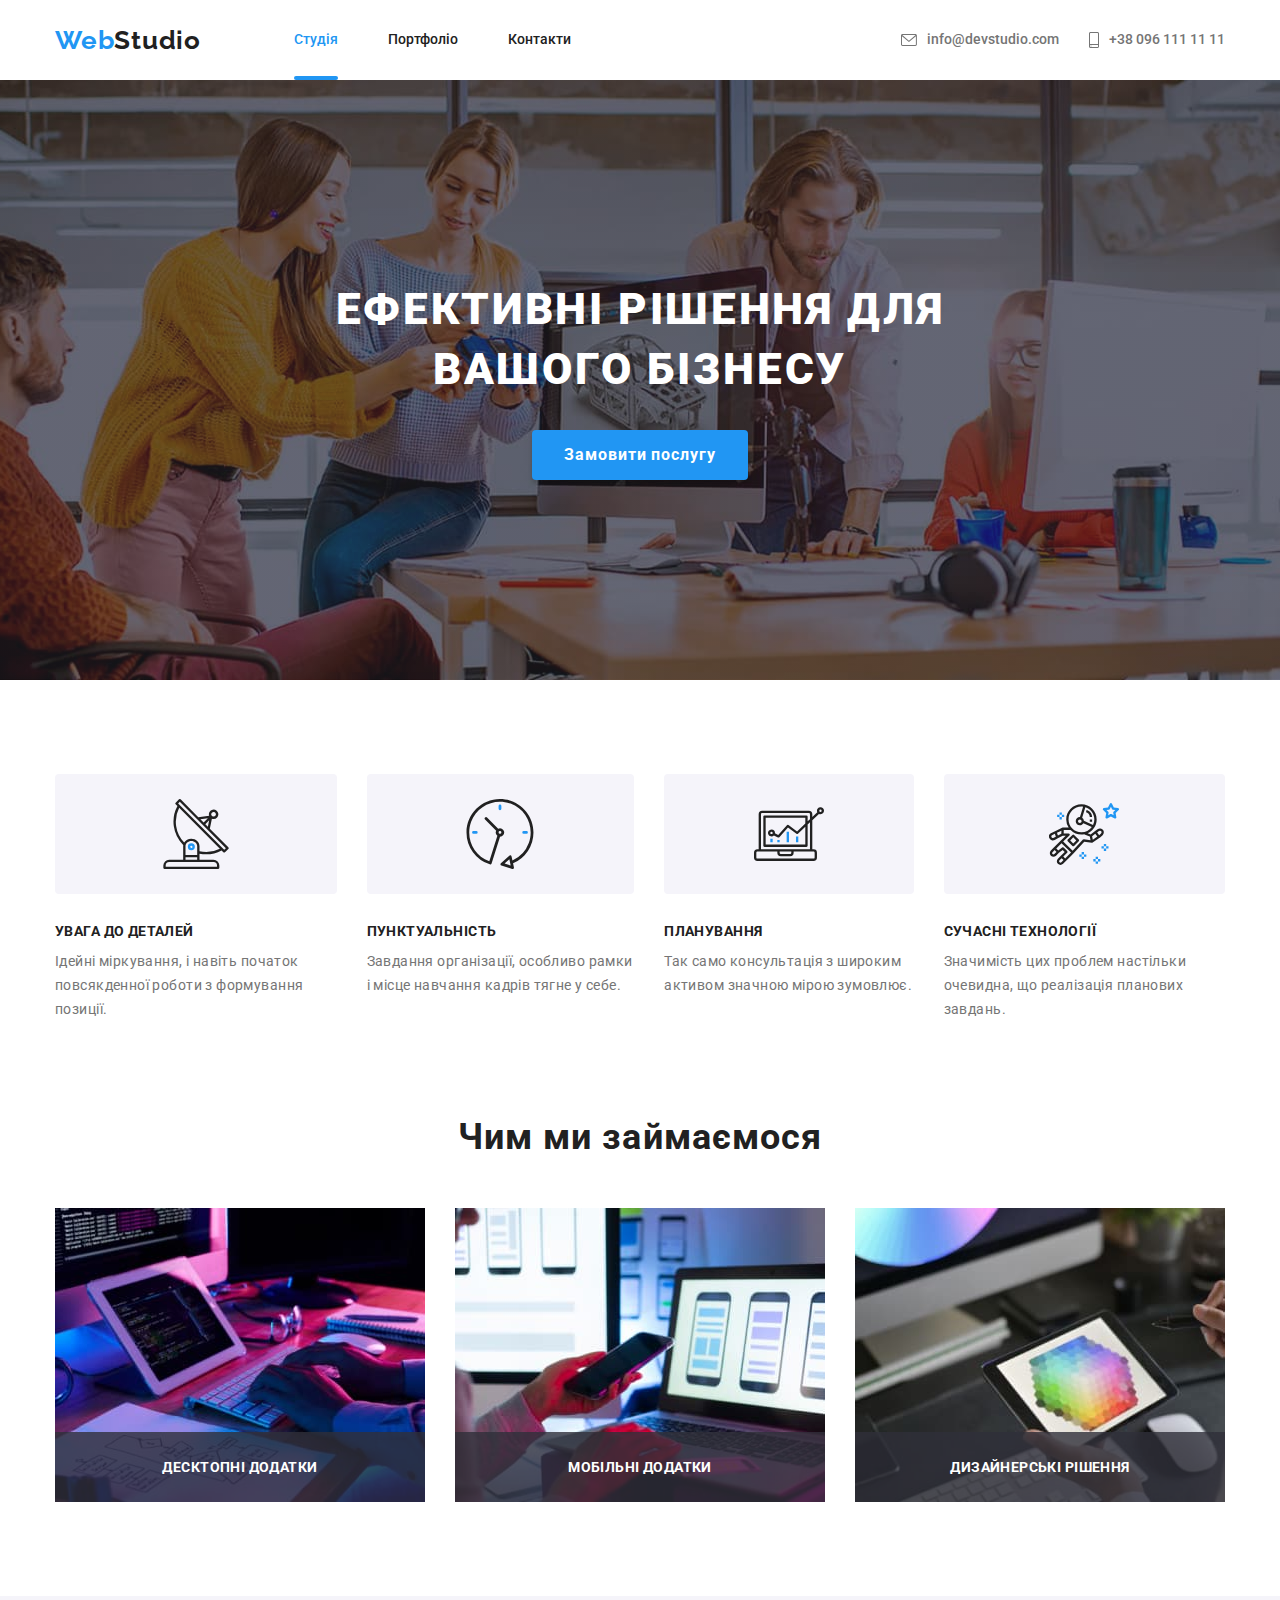
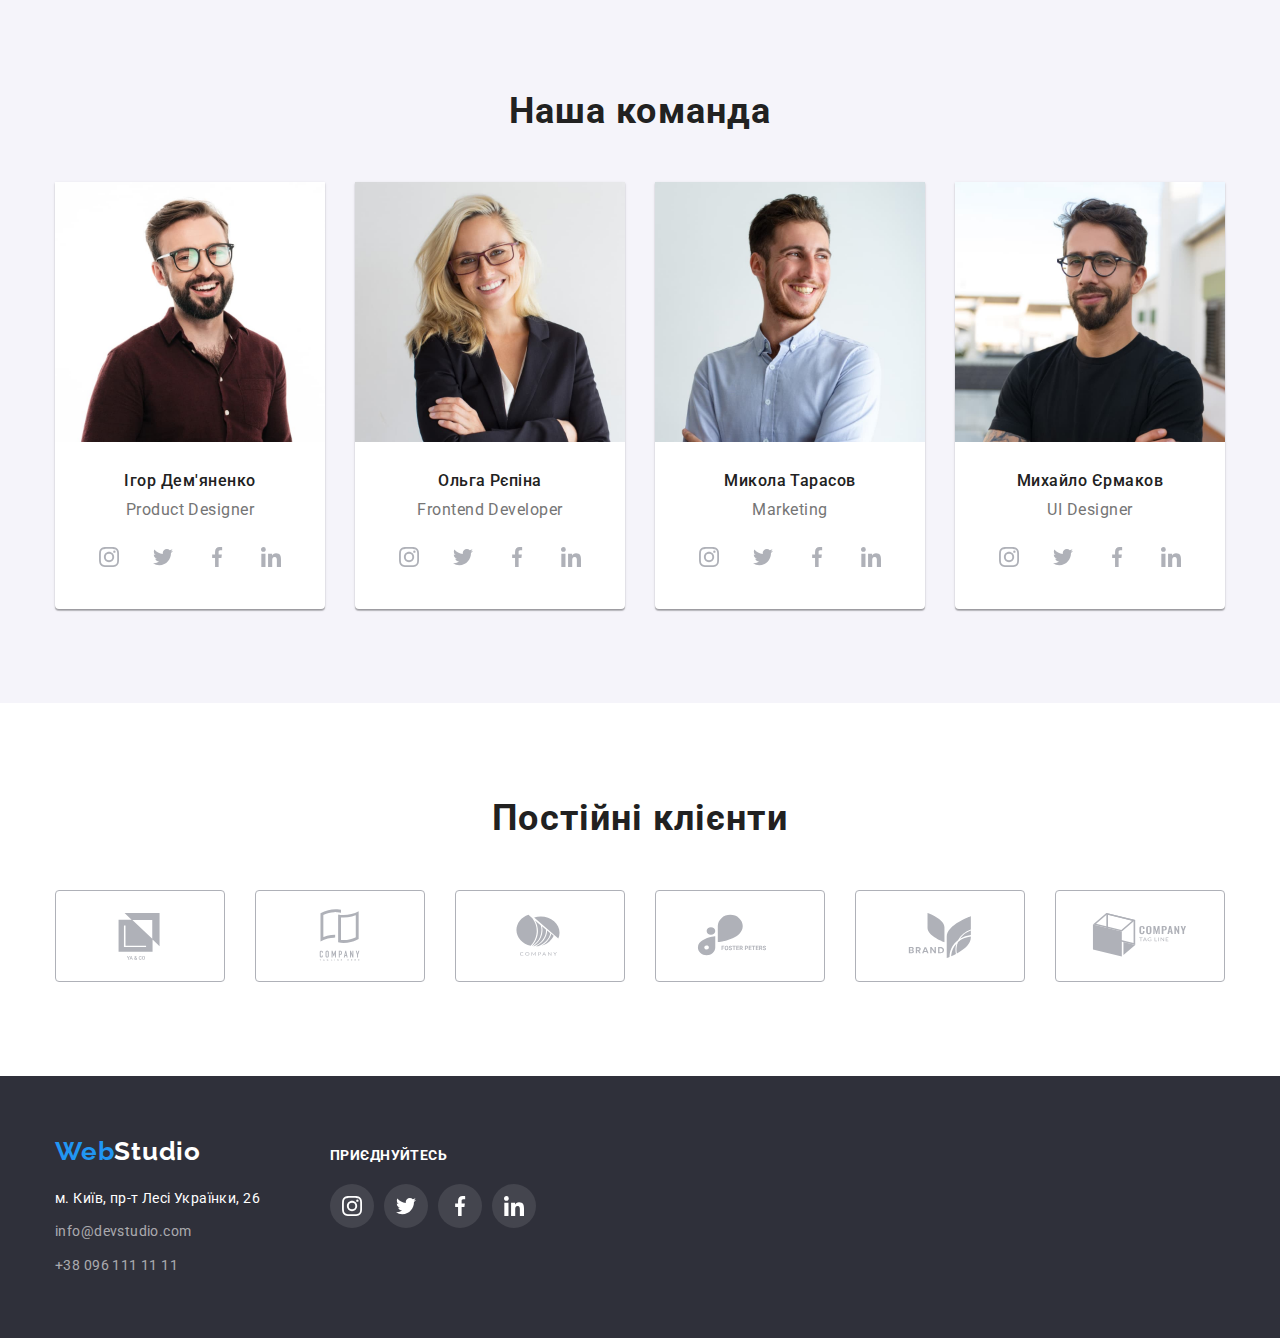
==== index.html @ 78bb28c3 "Додано файли з домашки № 5" ====
<!DOCTYPE html>
<html lang="uk">
  <head>
    <meta charset="UTF-8" />
    <meta http-equiv="X-UA-Compatible" content="IE=edge" />
    <meta name="viewport" content="width=device-width, initial-scale=1.0" />
    <title>Document</title>
    <!-- Завантаження шрифтів -->
    <link rel="preconnect" href="https://fonts.googleapis.com" />
    <link rel="preconnect" href="https://fonts.gstatic.com" crossorigin />
    <link
      href="https://fonts.googleapis.com/css2?family=Raleway:wght@700&family=Roboto:wght@400;500;700;900&display=swap"
      rel="stylesheet"
    />
    <!-- нормализація стилів для роботи сторінок сайту на різних браузерах -->
    <link
      rel="stylesheet"
      href="https://cdnjs.cloudflare.com/ajax/libs/modern-normalize/1.1.0/modern-normalize.min.css"
    />
    <!-- Завантаження таблиці стилів -->
    <link rel="stylesheet" href="./css/styles.css" />
  </head>
  <body>
    <header class="header">
      <div class="container container-flex">
        <nav class="nav">
          <a href="./index.html" class="logo">Web<span class="logo-header">Studio</span></a>
          <ul class="nav-list">
            <li class="nav-item">
              <a href="./index.html" class="nav-link current">Студія</a>
            </li>
            <li class="nav-item"><a href="./portfolio.html" class="nav-link">Портфоліо</a></li>
            <li class="nav-item"><a href="" class="nav-link">Контакти</a></li>
          </ul>
        </nav>

        <ul class="contact-list">
          <li class="contact-item">
            <a class="contact-link" href="mailto:info@devstudio.com">
              <svg class="contact-icon" width="16px" height="12px">
                <use href="./images/icons.svg#icon-envelope"></use>
              </svg>
              info@devstudio.com
            </a>
          </li>
          <li class="contact-item">
            <a class="contact-link" href="tel:+380961111111">
              <svg class="contact-icon" width="10px" height="16px">
                <use href="./images/icons.svg#icon-smartphone"></use>
              </svg>
              +38 096 111 11 11
            </a>
          </li>
        </ul>
      </div>
    </header>

    <main>
      <!-- Герой -->
      <section class="hero">
        <div class="container">
          <h1 class="hero-caption">Ефективні рішення для вашого бізнесу</h1>
          <button type="button" class="hero-btn" data-modal-open>Замовити послугу</button>
        </div>
      </section>
      <!-- Секція "feature", Особливості  -->
      <section class="features">
        <div class="container">
          <h2 class="features-caption visually-hidden">Особливості</h2>
          <ul class="features-list">
            <li class="features-item">
              <div class="features-icon-box">
                <svg class="features-icon" width="70px" height="70px">
                  <use href="./images/icons.svg#icon-antenna"></use>
                </svg>
              </div>
              <h3 class="features-title">Увага до деталей</h3>
              <p class="features-subtitle">
                Ідейні міркування, і навіть початок повсякденної роботи з формування позиції.
              </p>
            </li>
            <li class="features-item">
              <div class="features-icon-box">
                <svg class="features-icon" width="70px" height="70px">
                  <use href="./images/icons.svg#icon-clock"></use>
                </svg>
              </div>
              <h3 class="features-title">Пунктуальність</h3>
              <p class="features-subtitle">
                Завдання організації, особливо рамки і місце навчання кадрів тягне у себе.
              </p>
            </li>
            <li class="features-item">
              <div class="features-icon-box">
                <svg class="features-icon" width="70px" height="70px">
                  <use href="./images/icons.svg#icon-diagram"></use>
                </svg>
              </div>
              <h3 class="features-title">Планування</h3>
              <p class="features-subtitle">
                Так само консультація з широким активом значною мірою зумовлює.
              </p>
            </li>
            <li class="features-item">
              <div class="features-icon-box">
                <svg class="features-icon" width="70px" height="70px">
                  <use href="./images/icons.svg#icon-astronaut"></use>
                </svg>
              </div>
              <h3 class="features-title">Сучасні технології</h3>
              <p class="features-subtitle">
                Значимість цих проблем настільки очевидна, що реалізація планових завдань.
              </p>
            </li>
          </ul>
        </div>
      </section>
      <!-- Секція "product. Чим ми займаємося -->
      <section class="product">
        <div class="container">
          <h2 class="product-caption">Чим ми займаємося</h2>
          <ul class="product-list">
            <li class="product-item">
              <img
                class="product-img"
                src="./images/box1.jpg"
                alt="Десктопні додатки"
                width="370"
              />
              <h3 class="product-tittle">Десктопні додатки</h3>
            </li>
            <li class="product-item">
              <img class="product-img" src="./images/box2.jpg" alt="Мобільні додатки" width="370" />
              <h3 class="product-tittle">Мобільні додатки</h3>
            </li>
            <li class="product-item">
              <img
                class="product-img"
                src="./images/box3.jpg"
                alt="Дизайнерські рішення"
                width="370"
              />
              <h3 class="product-tittle">Дизайнерські рішення</h3>
            </li>
          </ul>
        </div>
      </section>
      <!-- Секція "team", Наша команда -->
      <section class="team">
        <div class="container">
          <h2 class="team-caption">Наша команда</h2>
          <ul class="team-list">
            <li class="team-item">
              <img
                class="team-img"
                src="./images/teamcard1.jpg"
                alt="Ігор Дем'яненко"
                width="270"
              />
              <div class="team-title-subtitle-icon">
                <h3 class="team-title">Ігор Дем'яненко</h3>
                <p class="team-subtitle">Product Designer</p>
                <ul class="soc-list">
                  <li class="soc-item">
                    <a class="soc-link" href="#">
                      <svg class="soc-icon" width="20px" height="20px">
                        <use href="./images/icons.svg#icon-instagram"></use>
                      </svg>
                    </a>
                  </li>
                  <li class="soc-item">
                    <a class="soc-link" href="#">
                      <svg class="soc-icon" width="20px" height="20px">
                        <use href="./images/icons.svg#icon-twitter"></use>
                      </svg>
                    </a>
                  </li>
                  <li class="soc-item">
                    <a class="soc-link" href="#">
                      <svg class="soc-icon" width="20px" height="20px">
                        <use href="./images/icons.svg#icon-facebook"></use>
                      </svg>
                    </a>
                  </li>
                  <li class="soc-item">
                    <a class="soc-link" href="#">
                      <svg class="soc-icon" width="20px" height="20px">
                        <use href="./images/icons.svg#icon-linkedin"></use>
                      </svg>
                    </a>
                  </li>
                </ul>
              </div>
            </li>

            <li class="team-item">
              <img class="team-img" src="./images/teamcard2.jpg" alt="Ольга Рєпіна" width="270" />
              <div class="team-title-subtitle-icon">
                <h3 class="team-title">Ольга Рєпіна</h3>
                <p class="team-subtitle">Frontend Developer</p>
                <ul class="soc-list">
                  <li class="soc-item">
                    <a class="soc-link" href="#">
                      <svg class="soc-icon" width="20px" height="20px">
                        <use href="./images/icons.svg#icon-instagram"></use>
                      </svg>
                    </a>
                  </li>
                  <li class="soc-item">
                    <a class="soc-link" href="#">
                      <svg class="soc-icon" width="20px" height="20px">
                        <use href="./images/icons.svg#icon-twitter"></use>
                      </svg>
                    </a>
                  </li>
                  <li class="soc-item">
                    <a class="soc-link" href="#">
                      <svg class="soc-icon" width="20px" height="20px">
                        <use href="./images/icons.svg#icon-facebook"></use>
                      </svg>
                    </a>
                  </li>
                  <li class="soc-item">
                    <a class="soc-link" href="#">
                      <svg class="soc-icon" width="20px" height="20px">
                        <use href="./images/icons.svg#icon-linkedin"></use>
                      </svg>
                    </a>
                  </li>
                </ul>
              </div>
            </li>

            <li class="team-item">
              <img class="team-img" src="./images/teamcard3.jpg" alt="Микола Тарасов" width="270" />
              <div class="team-title-subtitle-icon">
                <h3 class="team-title">Микола Тарасов</h3>
                <p class="team-subtitle">Marketing</p>
                <ul class="soc-list">
                  <li class="soc-item">
                    <a class="soc-link" href="#">
                      <svg class="soc-icon" width="20px" height="20px">
                        <use href="./images/icons.svg#icon-instagram"></use>
                      </svg>
                    </a>
                  </li>
                  <li class="soc-item">
                    <a class="soc-link" href="#">
                      <svg class="soc-icon" width="20px" height="20px">
                        <use href="./images/icons.svg#icon-twitter"></use>
                      </svg>
                    </a>
                  </li>
                  <li class="soc-item">
                    <a class="soc-link" href="#">
                      <svg class="soc-icon" width="20px" height="20px">
                        <use href="./images/icons.svg#icon-facebook"></use>
                      </svg>
                    </a>
                  </li>
                  <li class="soc-item">
                    <a class="soc-link" href="#">
                      <svg class="soc-icon" width="20px" height="20px">
                        <use href="./images/icons.svg#icon-linkedin"></use>
                      </svg>
                    </a>
                  </li>
                </ul>
              </div>
            </li>

            <li class="team-item">
              <img
                class="team-img"
                src="./images/teamcard4.jpg"
                alt="Михайло Єрмаков"
                width="270"
              />
              <div class="team-title-subtitle-icon">
                <h3 class="team-title">Михайло Єрмаков</h3>
                <p class="team-subtitle">UI Designer</p>
                <ul class="soc-list">
                  <li class="soc-item">
                    <a class="soc-link" href="#">
                      <svg class="soc-icon" width="20px" height="20px">
                        <use href="./images/icons.svg#icon-instagram"></use>
                      </svg>
                    </a>
                  </li>
                  <li class="soc-item">
                    <a class="soc-link" href="#">
                      <svg class="soc-icon" width="20px" height="20px">
                        <use href="./images/icons.svg#icon-twitter"></use>
                      </svg>
                    </a>
                  </li>
                  <li class="soc-item">
                    <a class="soc-link" href="#">
                      <svg class="soc-icon" width="20px" height="20px">
                        <use href="./images/icons.svg#icon-facebook"></use>
                      </svg>
                    </a>
                  </li>
                  <li class="soc-item">
                    <a class="soc-link" href="#">
                      <svg class="soc-icon" width="20px" height="20px">
                        <use href="./images/icons.svg#icon-linkedin"></use>
                      </svg>
                    </a>
                  </li>
                </ul>
              </div>
            </li>
          </ul>
        </div>
      </section>
      <!-- Секція "client. Постійні клієнти -->
      <section class="client">
        <div class="container">
          <h2 class="client-caption">Постійні клієнти</h2>
          <ul class="client-list">
            <li class="client-item">
              <a class="client-link" href="">
                <svg class="soc-icon" width="1066px" height="60px">
                  <use href="./images/icons.svg#icon-Logo1"></use>
                </svg>
              </a>
            </li>
            <li class="client-item">
              <a class="client-link" href="">
                <svg class="soc-icon" width="106px" height="60px">
                  <use href="./images/icons.svg#icon-Logo2"></use>
                </svg>
              </a>
            </li>
            <li class="client-item">
              <a class="client-link" href="">
                <svg class="soc-icon" width="106px" height="60px">
                  <use href="./images/icons.svg#icon-Logo3"></use>
                </svg>
              </a>
            </li>
            <li class="client-item">
              <a class="client-link" href="">
                <svg class="soc-icon" width="106px" height="60px">
                  <use href="./images/icons.svg#icon-Logo4"></use>
                </svg>
              </a>
            </li>
            <li class="client-item">
              <a class="client-link" href="">
                <svg class="soc-icon" width="106px" height="60px">
                  <use href="./images/icons.svg#icon-Logo5"></use>
                </svg>
              </a>
            </li>
            <li class="client-item">
              <a class="client-link" href="">
                <svg class="soc-icon" width="106px" height="60px">
                  <use href="./images/icons.svg#icon-Logo6"></use>
                </svg>
              </a>
            </li>
          </ul>
        </div>
      </section>
    </main>

    <footer class="footer">
      <div class="container footer-box">
        <div class="footer-item">
          <a href="./index.html" class="logo logo-bottom"
            >Web<span class="logo-footer">Studio</span></a
          >
          <address class="address">
            <ul class="address-list">
              <li class="address-item">
                <a
                  class="address-link map"
                  href="https://goo.gl/maps/CPtrU1FHBa2aNyZL9"
                  target="_blank"
                  rel="noopener noreferrer nofollow"
                  >м. Київ, пр-т Лесі Українки, 26</a
                >
              </li>
              <li class="address-item">
                <a href="mailto:info@devstudio.com" class="address-link">info@devstudio.com</a>
              </li>
              <li class="address-item">
                <a href="tel:+380961111111" class="address-link">+38 096 111 11 11</a>
              </li>
            </ul>
          </address>
        </div>
        <div class="footer-item">
          <p class="footer-title">Приєднуйтесь</p>
          <ul class="soc-list">
            <li class="soc-item">
              <a class="soc-link soc-link-footer" href="#">
                <svg class="soc-icon" width="20px" height="20px">
                  <use href="./images/icons.svg#icon-instagram"></use>
                </svg>
              </a>
            </li>
            <li class="soc-item">
              <a class="soc-link soc-link-footer" href="#">
                <svg class="soc-icon" width="20px" height="20px">
                  <use href="./images/icons.svg#icon-twitter"></use>
                </svg>
              </a>
            </li>
            <li class="soc-item">
              <a class="soc-link soc-link-footer" href="#">
                <svg class="soc-icon" width="20px" height="20px">
                  <use href="./images/icons.svg#icon-facebook"></use>
                </svg>
              </a>
            </li>
            <li class="soc-item">
              <a class="soc-link soc-link-footer" href="#">
                <svg class="soc-icon" width="20px" height="20px">
                  <use href="./images/icons.svg#icon-linkedin"></use>
                </svg>
              </a>
            </li>
          </ul>
        </div>
      </div>
    </footer>

    <!-- Модальне вікно -->
    <div class="backdrop is-hidden" data-modal>
      <div class="modal">
        <button class="button-close-modal" data-modal-close>
          <svg class="icon-close-modal" width="18px" height="18px">
            <use href="./images/icons.svg#icon-close-modal"></use>
          </svg>
        </button>
      </div>
    </div>

    <script src="./js/modal.js"></script>
  </body>
</html>
---- css/styles.css ----
:root {
   --logo-color: #2196f3;
   --logo-second-color: #212121;
   --logo-third-color: #ffffff;

   --main-color: #212121;
   --main-second-color: #757575;
   --main-third-color: #ffffff;
   --link-footer-color: rgba(255, 255, 255, 0.6);

   --base-background: #ffffff;
   --hero-background: #2f303a;
   --team-background: #f5f4fa;
   --footer-background: #2f303a;

   --button-hero-background: #2196f3;
   --button-background: #f5f4fa;

   --action-color: #2196f3;
   --action-second-color: #ffffff;
   --action-button-background: #2196f3;
   --action-button-second-background: #188ce8;

   --border-color: #eeeeee;

   --hero-second-background: #c4c4c4;

   --features-background: #f5f4fa;

   --color-soc-icon: #afb1b8;

   --footer-second-background: rgba(255, 255, 255, 0.1);
}

body {
   font-family: "Roboto", sans-serif;
   color: var(--main-color);
   background-color: var(--base-background);
}

ul {
   list-style: none;
   padding: 0;
   margin: 0;
}

h1,
h2,
h3,
h4,
h5,
h6 {
   margin: 0;
}

p {
   margin: 0;
}

img {
   display: block;
   max-width: 100%;
   height: auto;
}

.container {
   width: 1200px;
   margin: 0 auto;
   padding: 0 15px;
   /* outline: 1px solid tomato; */
}

/* Секція "header" */
.container-flex,
.nav,
.nav-list,
.contact-list {
   display: flex;
   align-items: center;
}
.contact-list {
   margin-left: auto;
}
.nav-item:not(:last-child) {
   margin-right: 50px;
}
.contact-item:not(:last-child) {
   margin-right: 30px;
}

.logo {
   margin-right: 93px;

   font-family: "Raleway", sans-serif;
   font-weight: 700;
   font-size: 26px;
   line-height: 1.19;
   letter-spacing: 0.03em;
   text-decoration: none;
   color: var(--logo-color);
}
.logo .logo-header {
   color: var(--logo-second-color);
}
.nav-link,
.contact-link {
   position: relative;

   display: flex;
   align-items: center;
   padding-top: 32px;
   padding-bottom: 32px;

   font-weight: 500;
   font-size: 14px;
   line-height: 1.14;
   text-decoration: none;

   color: var(--main-color);

   transition: color 250ms cubic-bezier(0.4, 0, 0.2, 1);
}

.contact-link {
   color: var(--main-second-color);
}
.nav-link:hover,
.nav-link:focus,
.contact-link:hover,
.contact-link:focus {
   color: var(--action-color);
}
.current {
   color: var(--action-color);
}
.nav-link.current::after {
   content: "";
   position: absolute;
   bottom: 0;
   left: 0;
   width: 100%;
   height: 4px;
   border-radius: 2px;
   background-color: var(--action-color);
}

.contact-icon {
   fill: currentColor;
   margin-right: 10px;
}

/* Секція "hero" */
.hero {
   background-color: var(--hero-second-background);
   text-align: center;
   padding: 200px 0px;
   max-width: 1600px;
   margin: 0 auto;

   background-image: linear-gradient(rgba(47, 48, 58, 0.4), rgba(47, 48, 58, 0.4)), url("../images/hero.jpg");
   background-repeat: no-repeat;
   background-position: 50% 50%;
}

.hero-caption {
   width: 696px;
   margin: 0px auto;
   margin-bottom: 30px;

   font-weight: 900;
   font-size: 44px;
   line-height: 1.36;
   letter-spacing: 0.06em;
   text-transform: uppercase;
   color: var(--main-third-color);
}
.hero-btn {
   padding: 10px 32px;
   border: none;
   font-family: inherit;
   font-weight: 700;
   font-size: 16px;
   line-height: 1.88;
   text-align: center;
   letter-spacing: 0.06em;
   color: var(--main-third-color);
   cursor: pointer;

   background-color: var(--button-hero-background);
   box-shadow: 0px 4px 4px rgba(0, 0, 0, 0.15);
   border-radius: 4px;

   transition: background-color 250ms cubic-bezier(0.4, 0, 0.2, 1), box-shadow 250ms cubic-bezier(0.4, 0, 0.2, 1);
}
.hero-btn:hover,
.hero-btn:focus {
   background-color: var(--action-button-second-background);
   box-shadow: 0px 4px 4px rgba(0, 0, 0, 0.15);
}

/* Секція "feature", Особливості */

/* .visually-hidden прибирає заголовок h2 - "Особливості" */
.visually-hidden {
   position: absolute;
   white-space: nowrap;
   width: 1px;
   height: 1px;
   overflow: hidden;
   border: 0;
   padding: 0;
   clip: rect(0 0 0 0);
   clip-path: inset(50%);
   margin: -1px;
}
.features {
   padding: 94px 0px;
}
.features-list {
   display: flex;
}
.features-item {
   width: calc((100%-90px) / 4);
}
.features-item:not(:last-child) {
   margin-right: 30px;
}
.features-icon-box {
   display: flex;
   justify-content: center;
   align-items: center;
   height: 120px;
   margin-bottom: 30px;
   background: var(--features-background);
   border-radius: 4px;
}
.features-title {
   margin-bottom: 10px;

   font-weight: 700;
   font-size: 14px;
   line-height: 1.14;
   letter-spacing: 0.03em;
   text-transform: uppercase;
}
.features-subtitle {
   font-weight: 400;
   font-size: 14px;
   line-height: 1.71;
   letter-spacing: 0.03em;
   color: var(--main-second-color);
}

/* Секція "product. Чим ми займаємося*/
.product {
   padding-bottom: 94px;
}
.product-caption {
   margin-bottom: 50px;

   font-weight: 700;
   font-size: 36px;
   line-height: 1.17;
   text-align: center;
   letter-spacing: 0.03em;
}
.product-list {
   display: flex;
}
.product-item {
   position: relative;
}
.product-item:not(:last-child) {
   margin-right: 30px;
}
.product-tittle {
   position: absolute;
   bottom: 0;
   left: 0;
   display: flex;
   justify-content: center;
   align-items: center;
   width: 100%;
   height: 70px;

   font-weight: 700;
   font-size: 14px;
   line-height: 1.43;
   text-transform: uppercase;
   letter-spacing: 0.03em;

   color: var(--main-third-color);
   background-color: rgba(47, 48, 58, 0.8);
}
/* Секція "team", Наша команда */
.team {
   padding: 94px 0px;

   background-color: var(--team-background);
}
.team-caption {
   margin-bottom: 50px;

   font-weight: 700;
   font-size: 36px;
   line-height: 1.17;
   text-align: center;
   letter-spacing: 0.03em;
}
.team-list {
   display: flex;
   justify-content: space-between;
}
.team-item {
   background-color: var(--base-background);

   box-shadow: 0px 1px 3px rgba(0, 0, 0, 0.12), 0px 1px 1px rgba(0, 0, 0, 0.14), 0px 2px 1px rgba(0, 0, 0, 0.2);
   border-radius: 0px 0px 4px 4px;
}
.team-title-subtitle-icon {
   padding: 30px 0px;
}
.team-title,
.team-subtitle {
   margin-bottom: 10px;

   font-weight: 500;
   font-size: 16px;
   line-height: 1.18;
   text-align: center;
   letter-spacing: 0.03em;
}
.team-subtitle {
   margin-bottom: 16px;

   font-weight: 400;
   color: var(--main-second-color);
}

.soc-list {
   display: flex;
   justify-content: center;
   gap: 10px;
}
/* .soc-item {
} */
.soc-link {
   display: flex;
   justify-content: center;
   align-items: center;
   width: 44px;
   height: 44px;
   border-radius: 50%;
   background-color: var(--base-background);
   color: var(--color-soc-icon);

   transition: background-color 250ms cubic-bezier(0.4, 0, 0.2, 1), color 250ms cubic-bezier(0.4, 0, 0.2, 1);
}
.soc-icon {
   fill: currentColor;
}
.soc-link:hover,
.soc-link:focus {
   background-color: var(--action-color);
   color: var(--action-second-color);
}

/* Секція "client. Постійні клієнти*/
.client {
   padding-top: 94px;
   padding-bottom: 94px;
}
.client-caption {
   margin-bottom: 50px;

   font-weight: 700;
   font-size: 36px;
   line-height: 1.17;
   text-align: center;
   letter-spacing: 0.03em;
}

.client-list {
   display: flex;
   justify-content: center;
   gap: 30px;
}
/* .client-item {
} */
.client-link {
   display: flex;
   justify-content: center;
   align-items: center;
   width: 170px;
   height: 92px;
   border-radius: 4px;
   border: 1px solid #afb1b8;
   color: var(--color-soc-icon);

   transition: border-color 250ms cubic-bezier(0.4, 0, 0.2, 1), color 250ms cubic-bezier(0.4, 0, 0.2, 1);
}
.client-icon {
   fill: currentColor;
}
.client-link:hover,
.client-link:focus {
   border-color: currentColor;
   color: var(--action-color);
}

/* Секція "footer" */
.footer {
   padding: 60px 0px;

   background-color: var(--footer-background);
}
.footer-box {
   display: flex;
   align-items: baseline;
}
.footer-item {
   margin-right: 70px;
}

.logo-bottom {
   display: block;
   margin-right: 0px;
   margin-bottom: 20px;
}
.logo-footer {
   color: var(--logo-third-color);
}
.address-item {
   margin-bottom: 10px;
}
.address-item:last-child {
   margin-bottom: 0px;
}
.address-link {
   font-style: normal;
   font-weight: 400;
   font-size: 14px;
   line-height: 1.71;
   letter-spacing: 0.03em;
   color: var(--link-footer-color);
   text-decoration: none;

   transition: color 250ms cubic-bezier(0.4, 0, 0.2, 1);
}
.address-link.map {
   color: var(--main-third-color);
}
.address-link:hover,
.address-link:focus {
   color: var(--action-color);
}

.footer-title {
   margin-bottom: 20px;

   font-weight: 700;
   font-size: 14px;
   line-height: 1.14;
   letter-spacing: 0.03em;
   text-transform: uppercase;
   color: var(--main-third-color);
}

.soc-link.soc-link-footer {
   background-color: var(--footer-second-background);
   color: var(--base-background);
}
.soc-icon.soc-link-footer {
   fill: currentColor;
}
.soc-link.soc-link-footer:hover,
.soc-link.soc-link-footer:focus {
   background-color: var(--action-color);
}
/* ----------------   Сторінка " Портфоліо (2-га сторінка)   ----------- "  */
.header-portfolio {
   border-bottom: 1px solid #ececec;
}

.projects {
   padding-top: 94px;
   padding-bottom: 94px;
}
/* фільтер */
.filter-list {
   display: flex;
   justify-content: center;

   margin-bottom: 50px;
}
.filter-item:not(:last-child) {
   margin-right: 8px;
}
.filter-btn {
   padding: 6px 22px;

   font-family: inherit;
   font-weight: 500;
   font-size: 16px;
   line-height: 1.63;
   text-align: center;
   letter-spacing: 0.03em;
   cursor: pointer;

   background-color: var(--button-background);
   border-radius: 4px;
   border: none;
   box-shadow: none;

   transition: color 250ms cubic-bezier(0.4, 0, 0.2, 1), background-color 250ms cubic-bezier(0.4, 0, 0.2, 1),
      box-shadow 250ms cubic-bezier(0.4, 0, 0.2, 1);
}
.filter-btn.first {
   padding: 6px 25px;
}
.filter-btn:hover,
.filter-btn:focus {
   color: var(--action-second-color);
   background-color: var(--action-button-background);
   box-shadow: 0px 3px 1px rgba(0, 0, 0, 0.1), 0px 1px 2px rgba(0, 0, 0, 0.08), 0px 2px 2px rgba(0, 0, 0, 0.12);
}
/* Список проектів */

.projects-list {
   display: flex;
   flex-wrap: wrap;
}
.projects-item {
   background: var(--base-background);
}
.projects-item:not(:nth-child(3n)) {
   margin-right: 30px;
}
.projects-item:not(:nth-last-child(-n + 3)) {
   margin-bottom: 30px;
}

.projects-link {
   display: block;
   text-decoration: none;

   transition: box-shadow 250ms cubic-bezier(0.4, 0, 0.2, 1);
}
.projects-link:hover {
   box-shadow: 0px 1px 1px rgba(0, 0, 0, 0.12), 0px 4px 4px rgba(0, 0, 0, 0.06), 1px 4px 6px rgba(0, 0, 0, 0.16);
}

.projects-thumb {
   position: relative;
   overflow: hidden;
}
.projects-overlay {
   position: absolute;
   top: 0;
   left: 0;
   width: 100%;
   height: 100%;

   padding: 63px 24px;

   font-weight: 400;
   font-size: 18px;
   line-height: 1.56;
   letter-spacing: 0.03em;

   color: var(--main-third-color);
   background-color: rgba(33, 150, 243, 0.9);

   transform: translateY(101%);

   transition: transform 250ms cubic-bezier(0.4, 0, 0.2, 1);
}
.projects-link:hover .projects-overlay {
   transform: translateY(0%);
}

.projects-title-subtitle {
   padding: 20px 24px;

   border-right: 1px solid var(--border-color);
   border-bottom: 1px solid var(--border-color);
   border-left: 1px solid var(--border-color);
}
.projects-title {
   margin-bottom: 4px;

   font-weight: 700;
   font-size: 18px;
   line-height: 2;
   letter-spacing: 0.06em;
   color: var(--main-color);
}
.projects-subtitle {
   font-weight: 400;
   font-size: 16px;
   line-height: 1.88;
   letter-spacing: 0.03em;
   color: var(--main-second-color);
}

/* Модальне вікно (спрацьовує при натисненні на кнопку) */
.backdrop {
   position: fixed;
   left: 0;
   top: 0;
   width: 100%;
   height: 100%;

   background-color: rgba(0, 0, 0, 0.2);

   visibility: visible;
   opacity: 1;

   transition: opacity 250ms cubic-bezier(0.4, 0, 0.2, 1), visibility 250ms cubic-bezier(0.4, 0, 0.2, 1);
}

.backdrop.is-hidden {
   visibility: hidden;
   opacity: 0;

   pointer-events: none;
}
.modal {
   position: absolute;
   top: 50%;
   left: 50%;
   transform: translate(-50%, -50%) scale(1);

   min-width: 528px;
   min-height: 581px;
   border-radius: 4px;

   background-color: var(--base-background);

   box-shadow: 0px 1px 3px rgba(0, 0, 0, 0.12), 0px 1px 1px rgba(0, 0, 0, 0.14), 0px 2px 1px rgba(0, 0, 0, 0.2);
   transition: transform 250ms cubic-bezier(0.4, 0, 0.2, 1), box-shadow 250ms cubic-bezier(0.4, 0, 0.2, 1);
}
.backdrop.is-hidden .modal {
   transform: translate(-50%, -50%) scale(1.1);
   box-shadow: none;
}

.button-close-modal {
   position: absolute;
   top: 8px;
   right: 8px;
   display: flex;
   justify-content: center;
   align-items: center;

   width: 30px;
   height: 30px;
   border-radius: 50%;

   border: 1px solid rgba(0, 0, 0, 0.1);
   background-color: var(--base-background);
   color: #000000;

   transition: background-color 250ms cubic-bezier(0.4, 0, 0.2, 1), color 250ms cubic-bezier(0.4, 0, 0.2, 1);
}
.icon-close-modal {
   fill: currentColor;
}

.button-close-modal:hover,
.button-close-modal:focus {
   background-color: var(--color-soc-icon);
   color: var(--action-second-color);
}
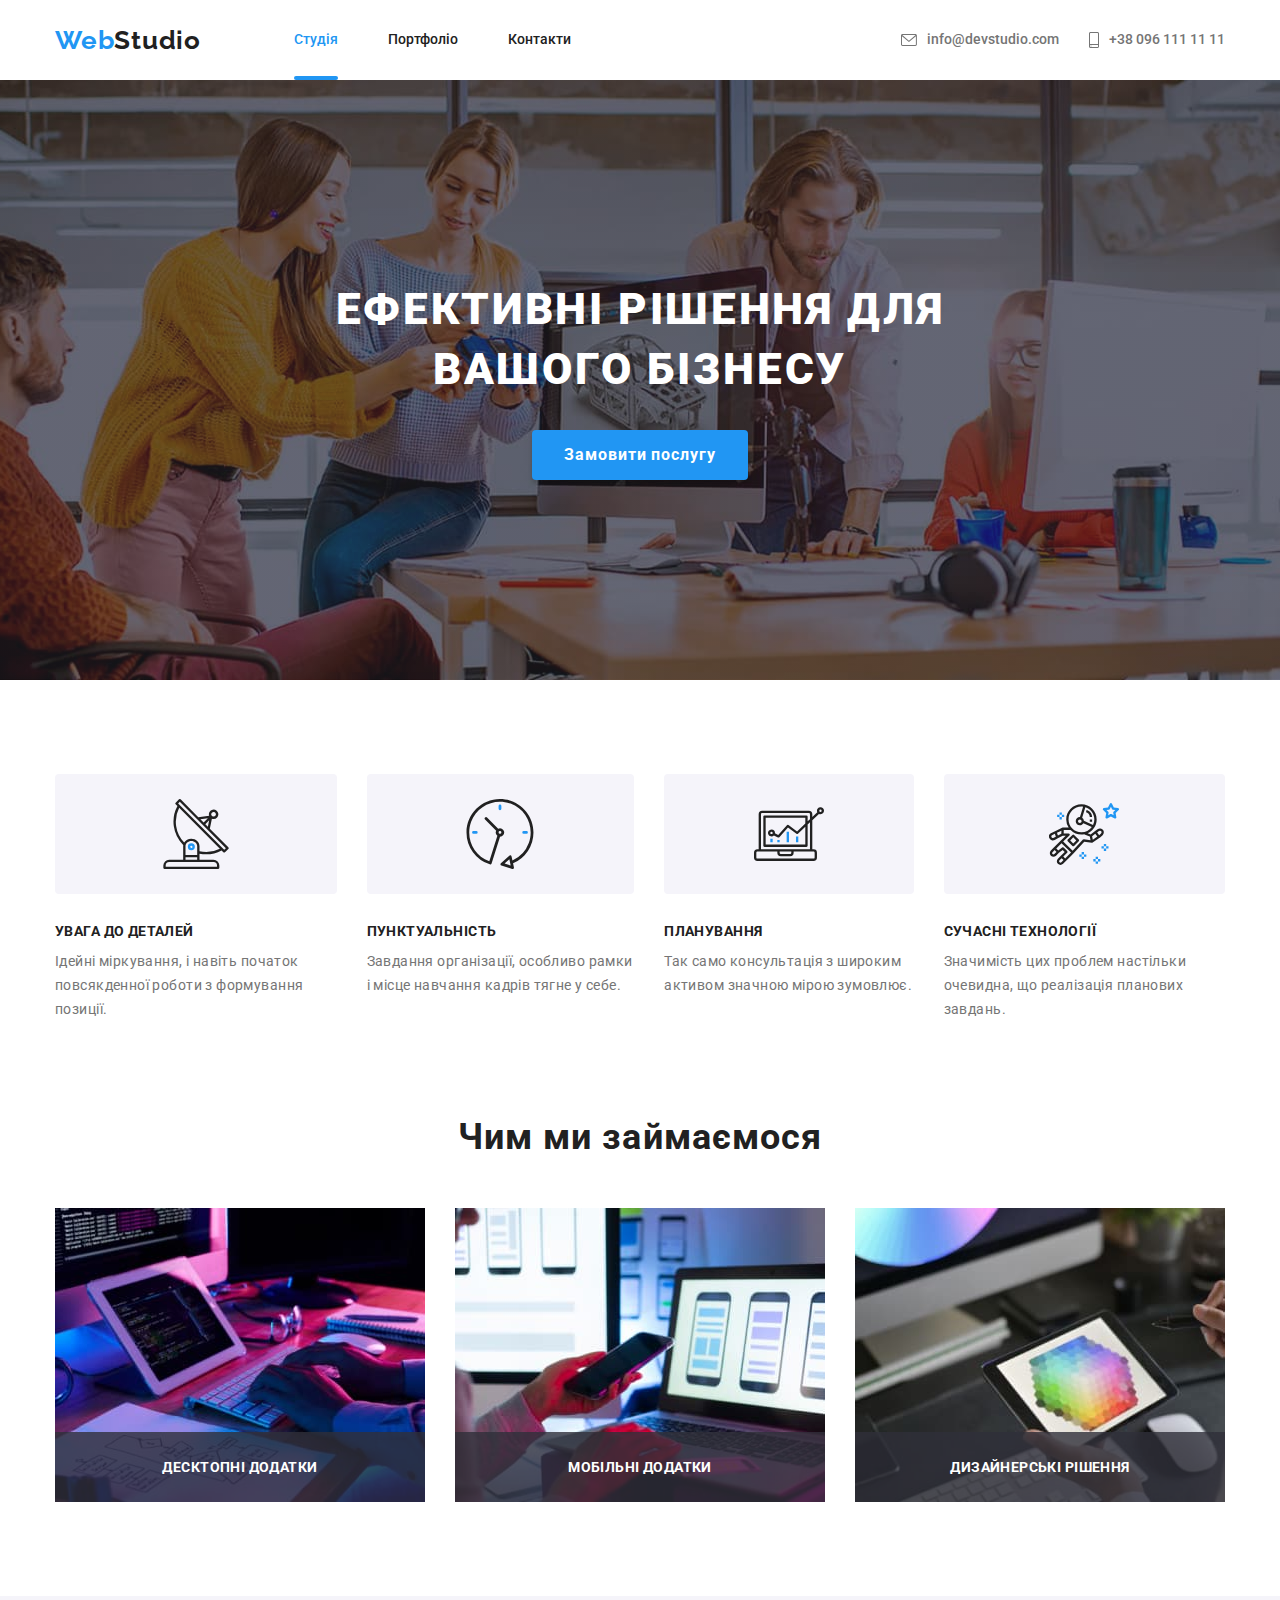
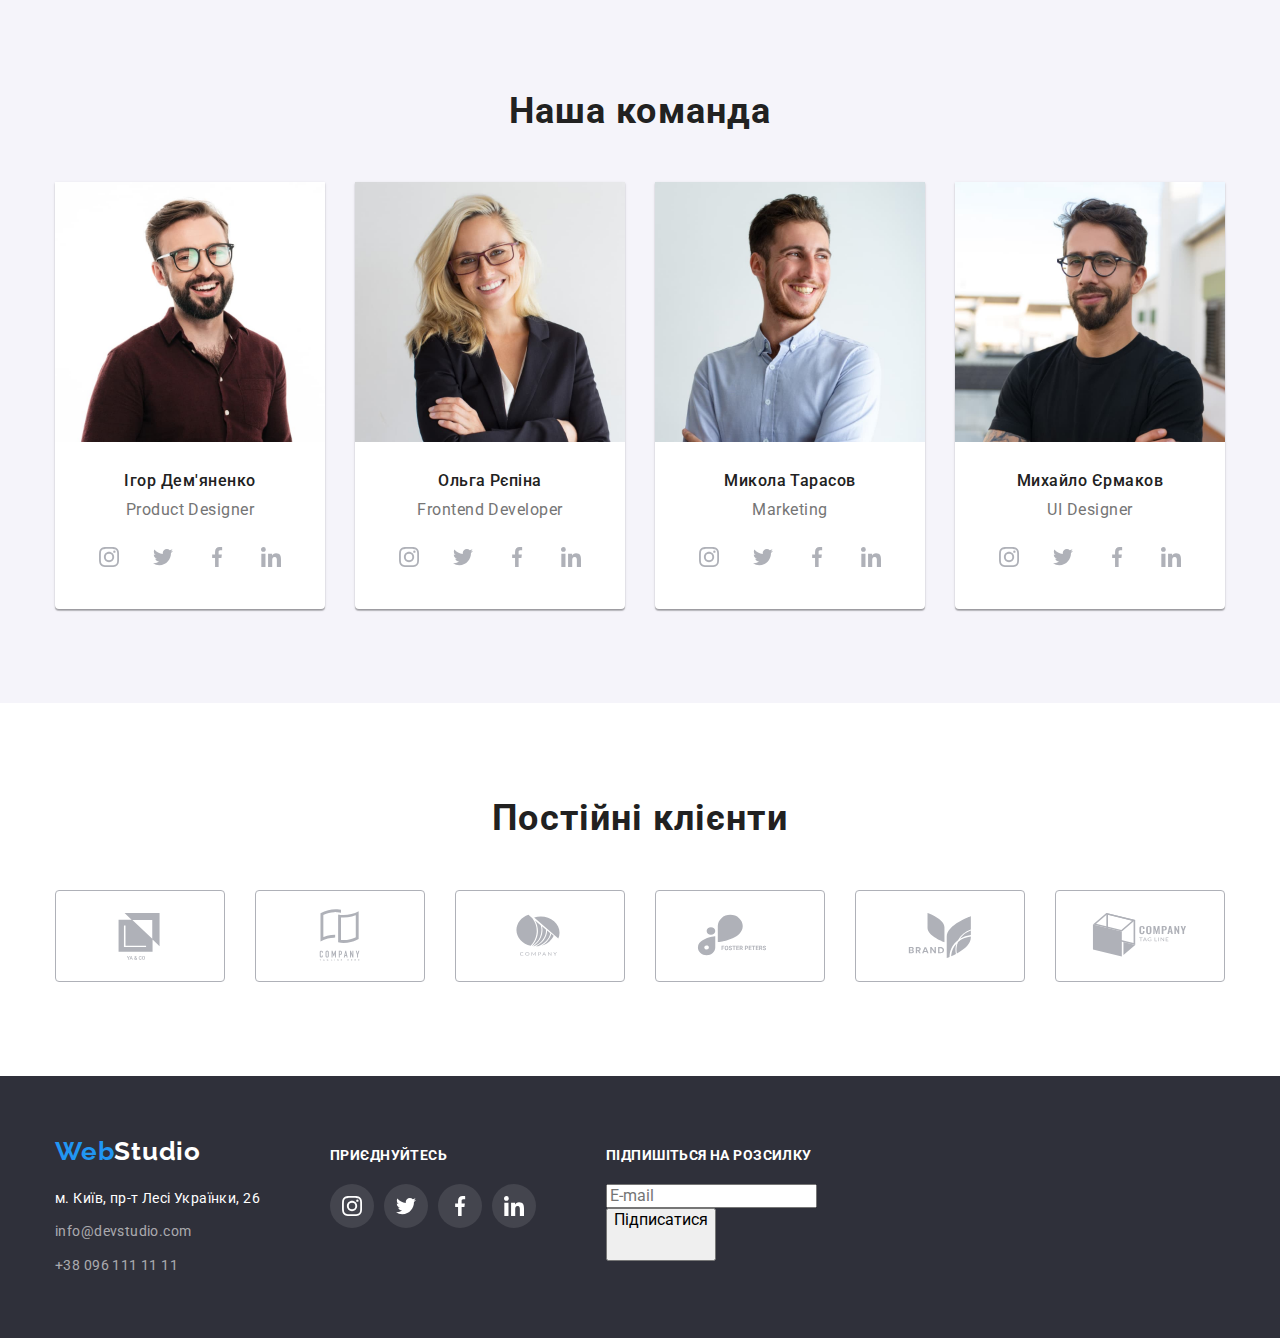
==== commit 79f1a695: "Галочка для чекбокса зроблена через background-image" ====
--- a/index.html
+++ b/index.html
@@ -425,6 +425,29 @@
             </li>
           </ul>
         </div>
+        <div class="footer-item">
+          <p class="footer-title">Підпишіться на розсилку</p>
+
+          <form class="form-footer">
+            <div class="form-footer-field">
+              <label for="subscribe" class="form-footer-label"></label>
+              <input
+                type="email"
+                class="form-footer-input"
+                name="email"
+                id="subscribe"
+                placeholder="E-mail"
+              />
+            </div>
+
+            <button type="submit" class="footer-btn">
+              <p class="">Підписатися</p>
+              <svg class="soc-icon" width="24px" height="24px">
+                <use href="./images/icons.svg#icon-subscribe"></use>
+              </svg>
+            </button>
+          </form>
+        </div>
       </div>
     </footer>
 
@@ -436,6 +459,57 @@
             <use href="./images/icons.svg#icon-close-modal"></use>
           </svg>
         </button>
+
+        <h3 class="modal-title">Залиште свої дані, ми вам передзвонимо</h3>
+        <form class="form">
+          <div class="form-group" role="group">
+            <label class="form-label">
+              <span class="form-title">Ім'я</span>
+              <div class="input-box">
+                <input type="text" class="form-input" name="user-name" placeholder=" " />
+                <svg class="form-icon" width="18px" height="18px">
+                  <use href="./images/icons.svg#icon-person"></use>
+                </svg>
+              </div>
+            </label>
+
+            <label class="form-label">
+              <span class="form-title">Телефон</span>
+              <div class="input-box">
+                <input type="tel" class="form-input" name="user-phone" placeholder=" " />
+                <svg class="form-icon" width="18px" height="18px">
+                  <use href="./images/icons.svg#icon-phone"></use>
+                </svg>
+              </div>
+            </label>
+
+            <label class="form-label">
+              <span class="form-title">Пошта</span>
+              <div class="input-box">
+                <input type="email" class="form-input" name="user-email" placeholder=" " />
+                <svg class="form-icon" width="18px" height="18px">
+                  <use href="./images/icons.svg#icon-email"></use>
+                </svg>
+              </div>
+            </label>
+
+            <label class="form-label">
+              <span class="form-title">Коментар</span>
+              <textarea class="form-input" name="user-text" placeholder="Введіть текст"></textarea>
+            </label>
+          </div>
+
+          <label class="form-label checkbox">
+            <input type="checkbox" class="form-checkbox" name="user-agreement" value="user-agree" />
+            <span class="icon-checkbox"></span>
+            <span class="form-title checkbox">
+              Погоджуюся з розсилкою та приймаю
+              <a href="" class="form-link">Умови договору</a>
+            </span>
+          </label>
+
+          <button type="submit" class="modal-btn">Відправити</button>
+        </form>
       </div>
     </div>
 
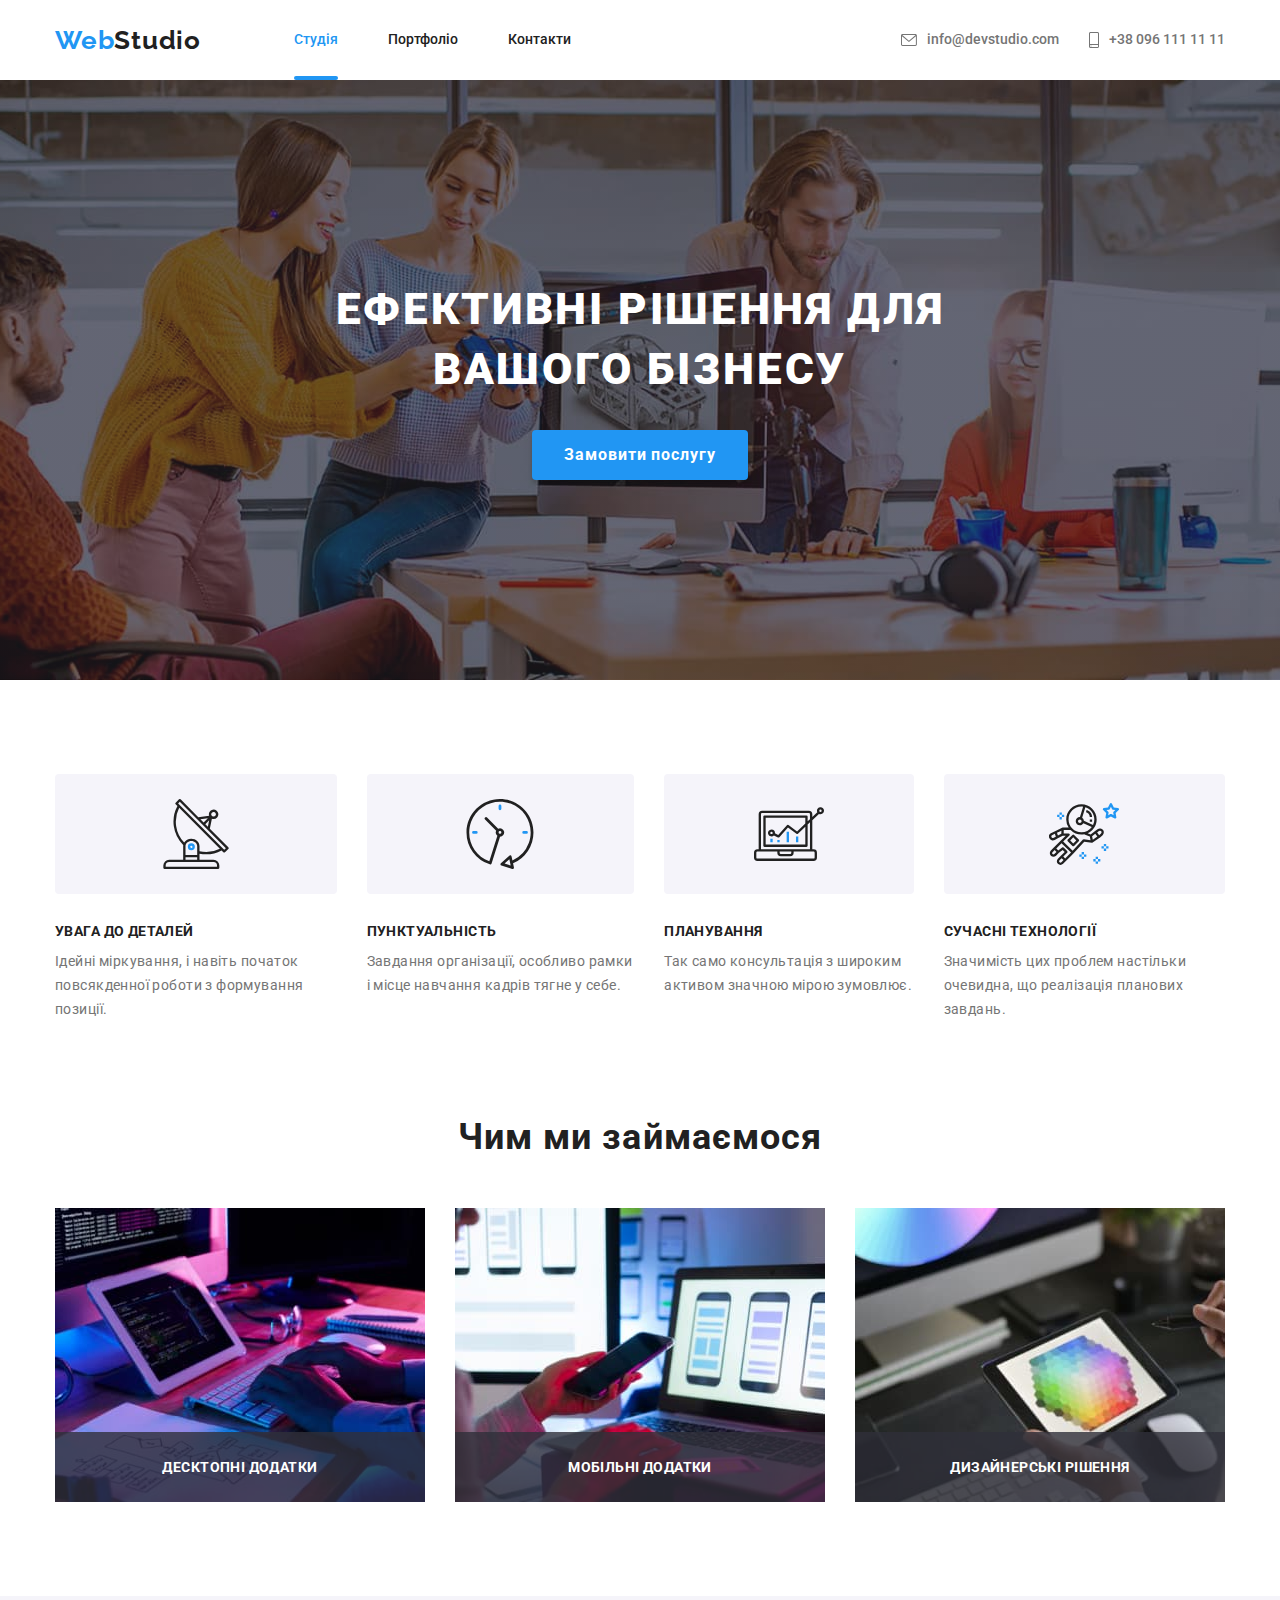
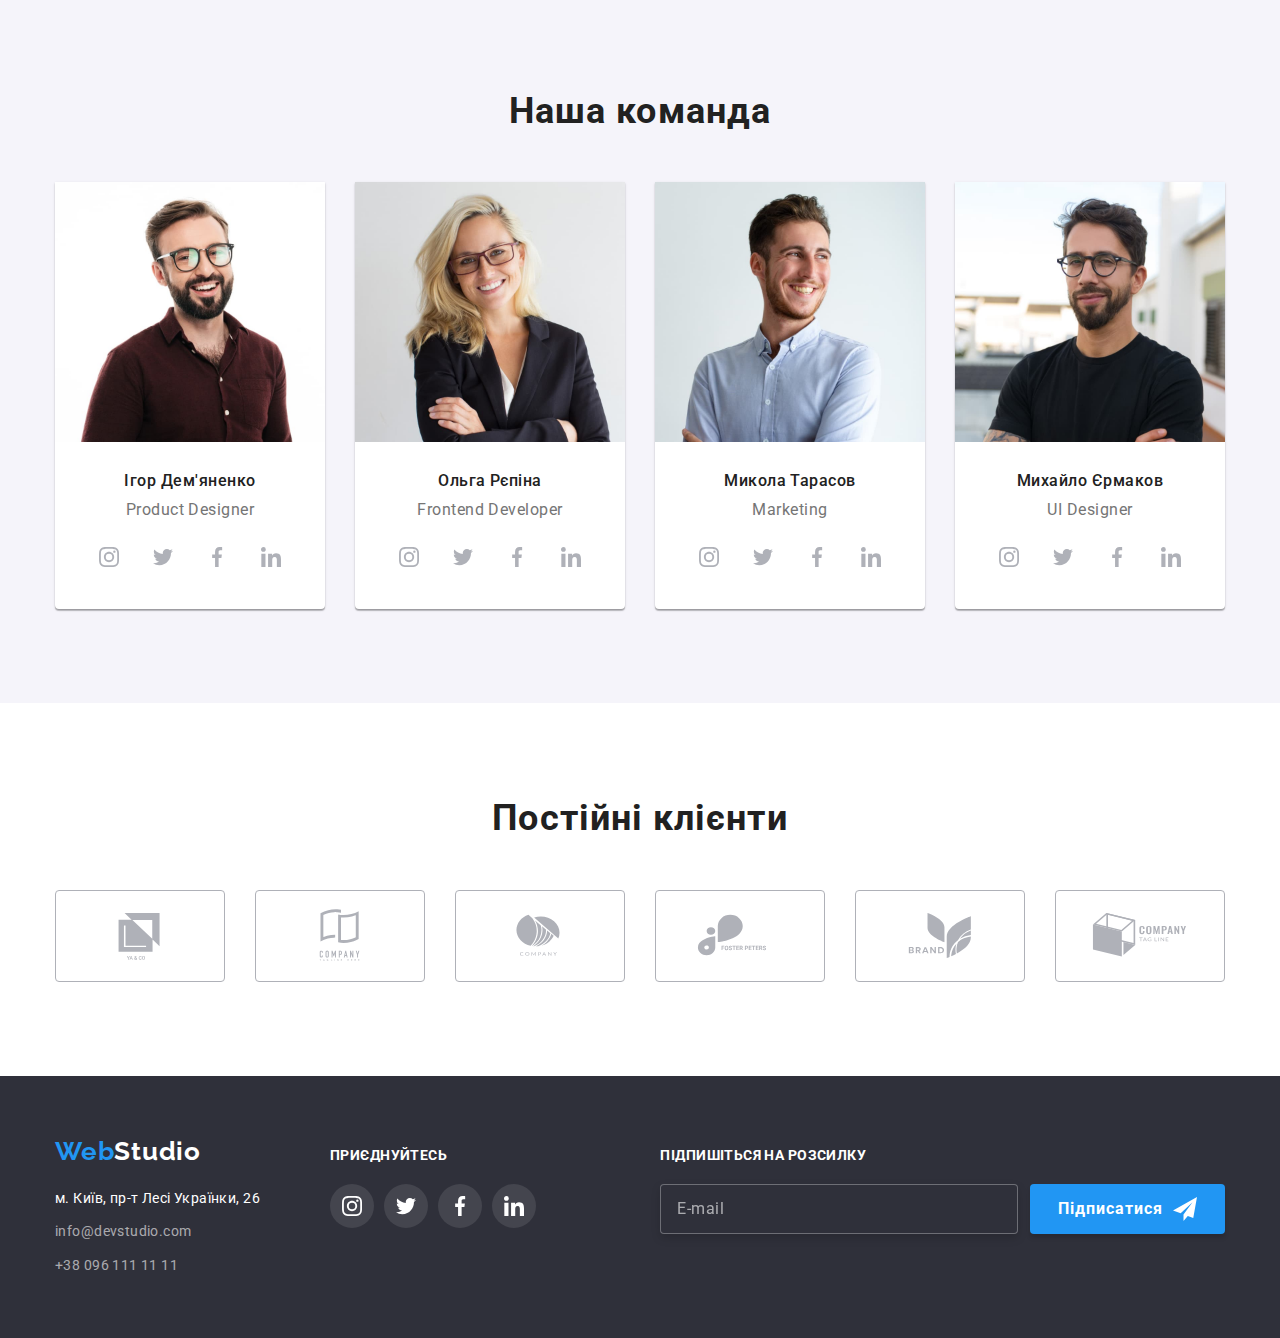
==== commit 4d988a8f: "Іконка через спрайт (в розробці)" ====
--- a/index.html
+++ b/index.html
@@ -499,13 +499,24 @@
             </label>
           </div>
 
-          <label class="form-label checkbox">
+          <!-- <label class="form-label checkbox">
             <input type="checkbox" class="form-checkbox" name="user-agreement" value="user-agree" />
             <span class="icon-checkbox"></span>
             <span class="form-title checkbox">
               Погоджуюся з розсилкою та приймаю
               <a href="" class="form-link">Умови договору</a>
             </span>
+          </label> -->
+
+          <label class="form-label checkbox">
+            <input type="checkbox" class="form-checkbox" name="user-agreement" value="user-agree" />
+            <svg class="icon-check" width="16px" height="15px">
+              <use href="./images/icons.svg#icon-check"></use>
+            </svg>
+            <span class="form-title checkbox">
+              Погоджуюся з розсилкою та приймаю
+              <a href="" class="form-link">Умови договору</a>
+            </span>
           </label>
 
           <button type="submit" class="modal-btn">Відправити</button>
--- a/css/styles.css
+++ b/css/styles.css
@@ -174,7 +174,9 @@
    text-transform: uppercase;
    color: var(--main-third-color);
 }
-.hero-btn {
+.hero-btn,
+.footer-btn,
+.modal-btn {
    padding: 10px 32px;
    border: none;
    font-family: inherit;
@@ -193,7 +195,11 @@
    transition: background-color 250ms cubic-bezier(0.4, 0, 0.2, 1), box-shadow 250ms cubic-bezier(0.4, 0, 0.2, 1);
 }
 .hero-btn:hover,
-.hero-btn:focus {
+.hero-btn:focus,
+.footer-btn:hover,
+.footer-btn:focus,
+.modal-btn:hover,
+.modal-btn:focus {
    background-color: var(--action-button-second-background);
    box-shadow: 0px 4px 4px rgba(0, 0, 0, 0.15);
 }
@@ -477,6 +483,49 @@
 .soc-link.soc-link-footer:focus {
    background-color: var(--action-color);
 }
+
+.footer-item:last-child {
+   margin-left: auto;
+   margin-right: 0px;
+}
+.form-footer {
+   display: flex;
+   align-items: center;
+   gap: 12px;
+}
+.form-footer-field {
+}
+.form-footer-input {
+   width: 358px;
+   height: 50px;
+   padding: 0px 16px;
+
+   font-weight: 400;
+   font-size: 16px;
+   line-height: 1.25;
+   letter-spacing: 0.03em;
+
+   color: var(--main-third-color);
+   border: 1px solid rgba(255, 255, 255, 0.3);
+   border-radius: 4px;
+   background-color: var(--hero-background);
+   filter: drop-shadow(0px 4px 4px rgba(0, 0, 0, 0.15));
+   /* outline: none; */
+}
+.form-footer-input::placeholder {
+   color: var(--link-footer-color);
+}
+
+.form-footer-label {
+}
+.footer-btn {
+   display: flex;
+   justify-content: center;
+   align-items: center;
+   gap: 10px;
+
+   padding: 10px 28px;
+}
 /* ----------------   Сторінка " Портфоліо (2-га сторінка)   ----------- "  */
 .header-portfolio {
    border-bottom: 1px solid #ececec;
@@ -630,6 +679,7 @@
    top: 50%;
    left: 50%;
    transform: translate(-50%, -50%) scale(1);
+   padding: 40px;
 
    min-width: 528px;
    min-height: 581px;
@@ -672,3 +722,154 @@
    background-color: var(--color-soc-icon);
    color: var(--action-second-color);
 }
+
+.modal-title {
+   margin-bottom: 12px;
+
+   font-weight: 700;
+   font-size: 20px;
+   line-height: 1.15;
+   text-align: center;
+   letter-spacing: 0.03em;
+
+   color: var(--main-color);
+}
+.form-group {
+   margin-bottom: 20px;
+}
+.form-label {
+   display: block;
+   margin-bottom: 10px;
+}
+.form-group .form-label:last-child {
+   margin-bottom: 0px;
+}
+.form-title {
+   display: block;
+   margin-bottom: 4px;
+
+   font-weight: 400;
+   font-size: 12px;
+   line-height: 1.17;
+   letter-spacing: 0.01em;
+
+   color: var(--main-second-color);
+}
+
+.input-box {
+   position: relative;
+}
+
+.form-input {
+   width: 100%;
+   height: 40px;
+   padding: 0px 42px;
+
+   border: 1px solid rgba(33, 33, 33, 0.2);
+   border-radius: 4px;
+   cursor: pointer;
+
+   outline: none;
+}
+.form-icon {
+   position: absolute;
+   top: 11px;
+   left: 12px;
+   cursor: pointer;
+}
+
+.form-input:focus-within {
+   border-color: var(--action-color);
+}
+.form-input:focus-within + .form-icon {
+   fill: var(--action-color);
+}
+
+textarea[name="user-text"] {
+   display: block;
+   width: 100%;
+   height: 120px;
+   padding: 12px 16px;
+
+   resize: none;
+
+   font-weight: 400;
+   font-size: 12px;
+   line-height: 14px;
+   letter-spacing: 0.01em;
+}
+textarea::placeholder {
+   font-weight: 400;
+   font-size: 12px;
+   line-height: 14px;
+   letter-spacing: 0.01em;
+
+   color: rgba(117, 117, 117, 0.5);
+}
+
+.form-label.checkbox {
+   position: relative;
+   margin-bottom: 30px;
+}
+
+.form-checkbox {
+   position: absolute;
+   white-space: nowrap;
+   width: 1px;
+   height: 1px;
+   overflow: hidden;
+   border: 0;
+   padding: 0;
+   clip: rect(0 0 0 0);
+   clip-path: inset(50%);
+   margin: -1px;
+}
+
+/* .icon-checkbox {
+   position: absolute;
+   top: 4px;
+   left: 13px;
+   display: inline-block;
+   width: 16px;
+   height: 15px;
+
+   border: 2px solid var(--main-color);
+   border-radius: 4px;
+}
+.form-checkbox:checked + .icon-checkbox {
+   background-color: var(--action-color);
+   background-image: url("../images/icon-check.svg");
+   background-size: contain;
+   background-origin: border-box;
+
+   border-color: var(--action-color);
+} */
+
+.icon-check {
+   fill: blue;
+}
+.form-title.checkbox {
+   display: inline;
+   padding-left: 36px;
+
+   font-weight: 400;
+   font-size: 14px;
+   line-height: 1.71;
+   letter-spacing: 0.03em;
+
+   color: var(--main-second-color);
+}
+
+.form-link {
+   font-weight: 400;
+   font-size: 14px;
+   line-height: 1.71;
+   letter-spacing: 0.03em;
+
+   color: var(--action-color);
+}
+.modal-btn {
+   display: block;
+   padding: 10px 52px;
+   margin: 0px auto;
+}
